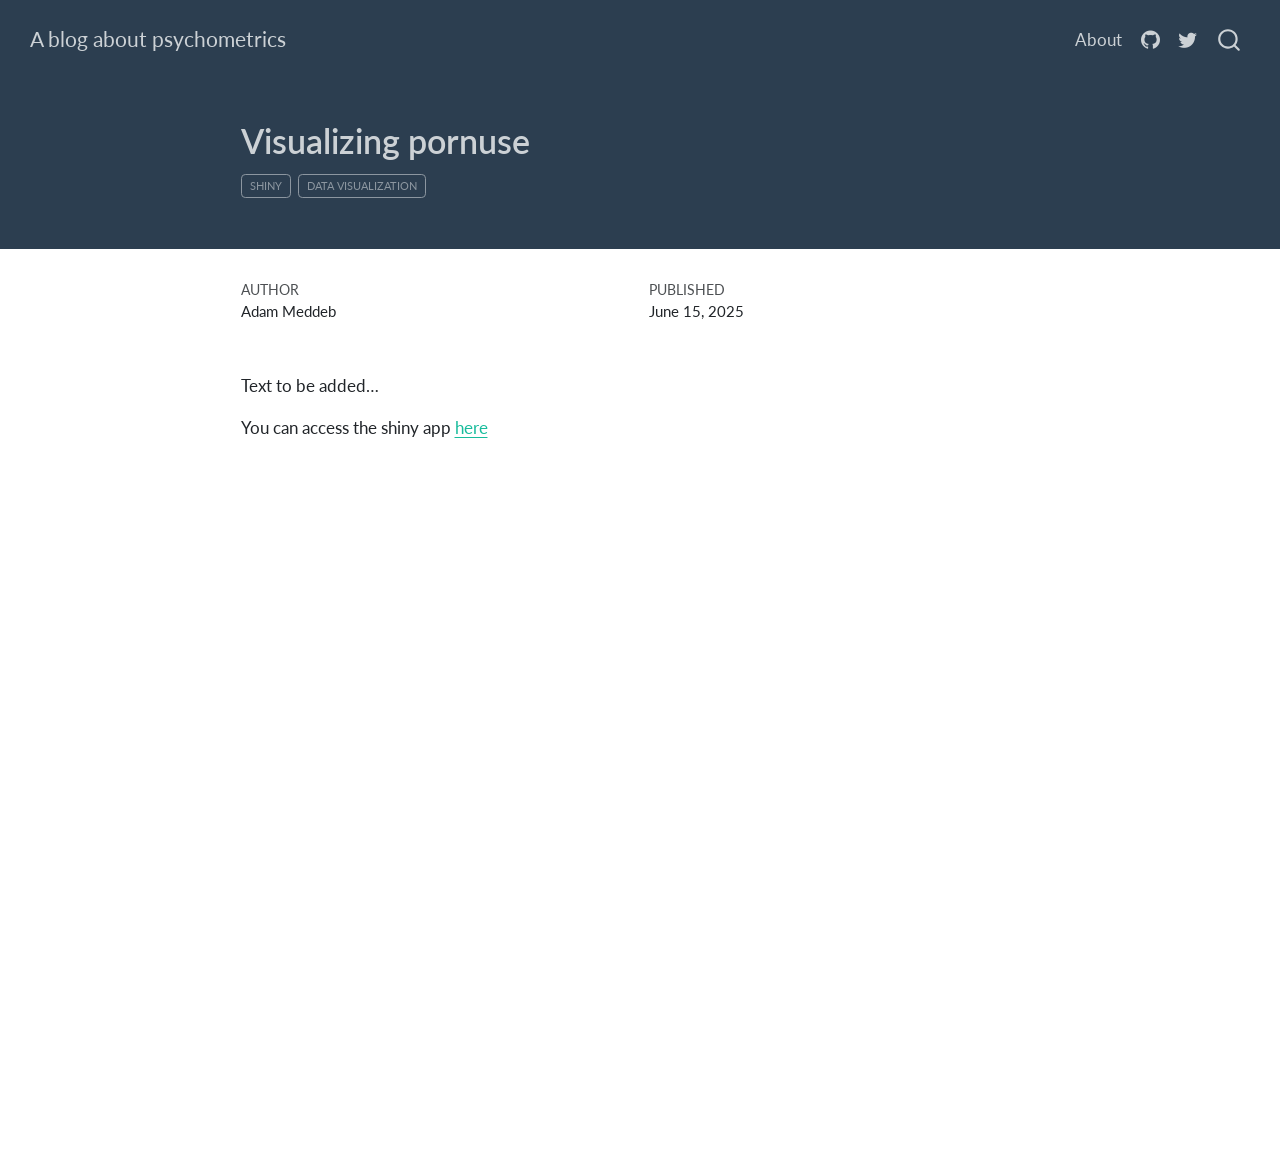
==== posts/pornuse/index.html @ 844d9920 "Built site for gh-pages" ====
<!DOCTYPE html>
<html xmlns="http://www.w3.org/1999/xhtml" lang="en" xml:lang="en"><head>

<meta charset="utf-8">
<meta name="generator" content="quarto-1.5.55">

<meta name="viewport" content="width=device-width, initial-scale=1.0, user-scalable=yes">

<meta name="author" content="Adam Meddeb">
<meta name="dcterms.date" content="2025-06-15">

<title>Visualizing pornuse – A blog about psychometrics</title>
<style>
code{white-space: pre-wrap;}
span.smallcaps{font-variant: small-caps;}
div.columns{display: flex; gap: min(4vw, 1.5em);}
div.column{flex: auto; overflow-x: auto;}
div.hanging-indent{margin-left: 1.5em; text-indent: -1.5em;}
ul.task-list{list-style: none;}
ul.task-list li input[type="checkbox"] {
  width: 0.8em;
  margin: 0 0.8em 0.2em -1em; /* quarto-specific, see https://github.com/quarto-dev/quarto-cli/issues/4556 */ 
  vertical-align: middle;
}
</style>


<script src="../../site_libs/quarto-nav/quarto-nav.js"></script>
<script src="../../site_libs/quarto-nav/headroom.min.js"></script>
<script src="../../site_libs/clipboard/clipboard.min.js"></script>
<script src="../../site_libs/quarto-search/autocomplete.umd.js"></script>
<script src="../../site_libs/quarto-search/fuse.min.js"></script>
<script src="../../site_libs/quarto-search/quarto-search.js"></script>
<meta name="quarto:offset" content="../../">
<script src="../../site_libs/quarto-html/quarto.js"></script>
<script src="../../site_libs/quarto-html/popper.min.js"></script>
<script src="../../site_libs/quarto-html/tippy.umd.min.js"></script>
<script src="../../site_libs/quarto-html/anchor.min.js"></script>
<link href="../../site_libs/quarto-html/tippy.css" rel="stylesheet">
<link href="../../site_libs/quarto-html/quarto-syntax-highlighting.css" rel="stylesheet" id="quarto-text-highlighting-styles">
<script src="../../site_libs/bootstrap/bootstrap.min.js"></script>
<link href="../../site_libs/bootstrap/bootstrap-icons.css" rel="stylesheet">
<link href="../../site_libs/bootstrap/bootstrap.min.css" rel="stylesheet" id="quarto-bootstrap" data-mode="light">
<script id="quarto-search-options" type="application/json">{
  "location": "navbar",
  "copy-button": false,
  "collapse-after": 3,
  "panel-placement": "end",
  "type": "overlay",
  "limit": 50,
  "keyboard-shortcut": [
    "f",
    "/",
    "s"
  ],
  "show-item-context": false,
  "language": {
    "search-no-results-text": "No results",
    "search-matching-documents-text": "matching documents",
    "search-copy-link-title": "Copy link to search",
    "search-hide-matches-text": "Hide additional matches",
    "search-more-match-text": "more match in this document",
    "search-more-matches-text": "more matches in this document",
    "search-clear-button-title": "Clear",
    "search-text-placeholder": "",
    "search-detached-cancel-button-title": "Cancel",
    "search-submit-button-title": "Submit",
    "search-label": "Search"
  }
}</script>


<link rel="stylesheet" href="../../styles.css">
</head>

<body class="nav-fixed fullcontent">

<div id="quarto-search-results"></div>
  <header id="quarto-header" class="headroom fixed-top quarto-banner">
    <nav class="navbar navbar-expand-lg " data-bs-theme="dark">
      <div class="navbar-container container-fluid">
      <div class="navbar-brand-container mx-auto">
    <a class="navbar-brand" href="../../index.html">
    <span class="navbar-title">A blog about psychometrics</span>
    </a>
  </div>
            <div id="quarto-search" class="" title="Search"></div>
          <button class="navbar-toggler" type="button" data-bs-toggle="collapse" data-bs-target="#navbarCollapse" aria-controls="navbarCollapse" role="menu" aria-expanded="false" aria-label="Toggle navigation" onclick="if (window.quartoToggleHeadroom) { window.quartoToggleHeadroom(); }">
  <span class="navbar-toggler-icon"></span>
</button>
          <div class="collapse navbar-collapse" id="navbarCollapse">
            <ul class="navbar-nav navbar-nav-scroll ms-auto">
  <li class="nav-item">
    <a class="nav-link" href="../../about.html"> 
<span class="menu-text">About</span></a>
  </li>  
  <li class="nav-item compact">
    <a class="nav-link" href="https://github.com/"> <i class="bi bi-github" role="img">
</i> 
<span class="menu-text"></span></a>
  </li>  
  <li class="nav-item compact">
    <a class="nav-link" href="https://twitter.com"> <i class="bi bi-twitter" role="img">
</i> 
<span class="menu-text"></span></a>
  </li>  
</ul>
          </div> <!-- /navcollapse -->
            <div class="quarto-navbar-tools">
</div>
      </div> <!-- /container-fluid -->
    </nav>
</header>
<!-- content -->
<header id="title-block-header" class="quarto-title-block default page-columns page-full">
  <div class="quarto-title-banner page-columns page-full">
    <div class="quarto-title column-body">
      <h1 class="title">Visualizing pornuse</h1>
                                <div class="quarto-categories">
                <div class="quarto-category">shiny</div>
                <div class="quarto-category">data visualization</div>
              </div>
                  </div>
  </div>
    
  
  <div class="quarto-title-meta">

      <div>
      <div class="quarto-title-meta-heading">Author</div>
      <div class="quarto-title-meta-contents">
               <p>Adam Meddeb </p>
            </div>
    </div>
      
      <div>
      <div class="quarto-title-meta-heading">Published</div>
      <div class="quarto-title-meta-contents">
        <p class="date">June 15, 2025</p>
      </div>
    </div>
    
      
    </div>
    
  
  </header><div id="quarto-content" class="quarto-container page-columns page-rows-contents page-layout-article page-navbar">
<!-- sidebar -->
<!-- margin-sidebar -->
    
<!-- main -->
<main class="content quarto-banner-title-block" id="quarto-document-content">





<p>Text to be added…</p>
<p>You can access the shiny app <a href="https://niadme.shinyapps.io/pornuse/">here</a></p>



</main> <!-- /main -->
<script id="quarto-html-after-body" type="application/javascript">
window.document.addEventListener("DOMContentLoaded", function (event) {
  const toggleBodyColorMode = (bsSheetEl) => {
    const mode = bsSheetEl.getAttribute("data-mode");
    const bodyEl = window.document.querySelector("body");
    if (mode === "dark") {
      bodyEl.classList.add("quarto-dark");
      bodyEl.classList.remove("quarto-light");
    } else {
      bodyEl.classList.add("quarto-light");
      bodyEl.classList.remove("quarto-dark");
    }
  }
  const toggleBodyColorPrimary = () => {
    const bsSheetEl = window.document.querySelector("link#quarto-bootstrap");
    if (bsSheetEl) {
      toggleBodyColorMode(bsSheetEl);
    }
  }
  toggleBodyColorPrimary();  
  const icon = "";
  const anchorJS = new window.AnchorJS();
  anchorJS.options = {
    placement: 'right',
    icon: icon
  };
  anchorJS.add('.anchored');
  const isCodeAnnotation = (el) => {
    for (const clz of el.classList) {
      if (clz.startsWith('code-annotation-')) {                     
        return true;
      }
    }
    return false;
  }
  const onCopySuccess = function(e) {
    // button target
    const button = e.trigger;
    // don't keep focus
    button.blur();
    // flash "checked"
    button.classList.add('code-copy-button-checked');
    var currentTitle = button.getAttribute("title");
    button.setAttribute("title", "Copied!");
    let tooltip;
    if (window.bootstrap) {
      button.setAttribute("data-bs-toggle", "tooltip");
      button.setAttribute("data-bs-placement", "left");
      button.setAttribute("data-bs-title", "Copied!");
      tooltip = new bootstrap.Tooltip(button, 
        { trigger: "manual", 
          customClass: "code-copy-button-tooltip",
          offset: [0, -8]});
      tooltip.show();    
    }
    setTimeout(function() {
      if (tooltip) {
        tooltip.hide();
        button.removeAttribute("data-bs-title");
        button.removeAttribute("data-bs-toggle");
        button.removeAttribute("data-bs-placement");
      }
      button.setAttribute("title", currentTitle);
      button.classList.remove('code-copy-button-checked');
    }, 1000);
    // clear code selection
    e.clearSelection();
  }
  const getTextToCopy = function(trigger) {
      const codeEl = trigger.previousElementSibling.cloneNode(true);
      for (const childEl of codeEl.children) {
        if (isCodeAnnotation(childEl)) {
          childEl.remove();
        }
      }
      return codeEl.innerText;
  }
  const clipboard = new window.ClipboardJS('.code-copy-button:not([data-in-quarto-modal])', {
    text: getTextToCopy
  });
  clipboard.on('success', onCopySuccess);
  if (window.document.getElementById('quarto-embedded-source-code-modal')) {
    // For code content inside modals, clipBoardJS needs to be initialized with a container option
    // TODO: Check when it could be a function (https://github.com/zenorocha/clipboard.js/issues/860)
    const clipboardModal = new window.ClipboardJS('.code-copy-button[data-in-quarto-modal]', {
      text: getTextToCopy,
      container: window.document.getElementById('quarto-embedded-source-code-modal')
    });
    clipboardModal.on('success', onCopySuccess);
  }
    var localhostRegex = new RegExp(/^(?:http|https):\/\/localhost\:?[0-9]*\//);
    var mailtoRegex = new RegExp(/^mailto:/);
      var filterRegex = new RegExp("https:\/\/Niadme\.github\.io\/blog\/");
    var isInternal = (href) => {
        return filterRegex.test(href) || localhostRegex.test(href) || mailtoRegex.test(href);
    }
    // Inspect non-navigation links and adorn them if external
 	var links = window.document.querySelectorAll('a[href]:not(.nav-link):not(.navbar-brand):not(.toc-action):not(.sidebar-link):not(.sidebar-item-toggle):not(.pagination-link):not(.no-external):not([aria-hidden]):not(.dropdown-item):not(.quarto-navigation-tool):not(.about-link)');
    for (var i=0; i<links.length; i++) {
      const link = links[i];
      if (!isInternal(link.href)) {
        // undo the damage that might have been done by quarto-nav.js in the case of
        // links that we want to consider external
        if (link.dataset.originalHref !== undefined) {
          link.href = link.dataset.originalHref;
        }
      }
    }
  function tippyHover(el, contentFn, onTriggerFn, onUntriggerFn) {
    const config = {
      allowHTML: true,
      maxWidth: 500,
      delay: 100,
      arrow: false,
      appendTo: function(el) {
          return el.parentElement;
      },
      interactive: true,
      interactiveBorder: 10,
      theme: 'quarto',
      placement: 'bottom-start',
    };
    if (contentFn) {
      config.content = contentFn;
    }
    if (onTriggerFn) {
      config.onTrigger = onTriggerFn;
    }
    if (onUntriggerFn) {
      config.onUntrigger = onUntriggerFn;
    }
    window.tippy(el, config); 
  }
  const noterefs = window.document.querySelectorAll('a[role="doc-noteref"]');
  for (var i=0; i<noterefs.length; i++) {
    const ref = noterefs[i];
    tippyHover(ref, function() {
      // use id or data attribute instead here
      let href = ref.getAttribute('data-footnote-href') || ref.getAttribute('href');
      try { href = new URL(href).hash; } catch {}
      const id = href.replace(/^#\/?/, "");
      const note = window.document.getElementById(id);
      if (note) {
        return note.innerHTML;
      } else {
        return "";
      }
    });
  }
  const xrefs = window.document.querySelectorAll('a.quarto-xref');
  const processXRef = (id, note) => {
    // Strip column container classes
    const stripColumnClz = (el) => {
      el.classList.remove("page-full", "page-columns");
      if (el.children) {
        for (const child of el.children) {
          stripColumnClz(child);
        }
      }
    }
    stripColumnClz(note)
    if (id === null || id.startsWith('sec-')) {
      // Special case sections, only their first couple elements
      const container = document.createElement("div");
      if (note.children && note.children.length > 2) {
        container.appendChild(note.children[0].cloneNode(true));
        for (let i = 1; i < note.children.length; i++) {
          const child = note.children[i];
          if (child.tagName === "P" && child.innerText === "") {
            continue;
          } else {
            container.appendChild(child.cloneNode(true));
            break;
          }
        }
        if (window.Quarto?.typesetMath) {
          window.Quarto.typesetMath(container);
        }
        return container.innerHTML
      } else {
        if (window.Quarto?.typesetMath) {
          window.Quarto.typesetMath(note);
        }
        return note.innerHTML;
      }
    } else {
      // Remove any anchor links if they are present
      const anchorLink = note.querySelector('a.anchorjs-link');
      if (anchorLink) {
        anchorLink.remove();
      }
      if (window.Quarto?.typesetMath) {
        window.Quarto.typesetMath(note);
      }
      // TODO in 1.5, we should make sure this works without a callout special case
      if (note.classList.contains("callout")) {
        return note.outerHTML;
      } else {
        return note.innerHTML;
      }
    }
  }
  for (var i=0; i<xrefs.length; i++) {
    const xref = xrefs[i];
    tippyHover(xref, undefined, function(instance) {
      instance.disable();
      let url = xref.getAttribute('href');
      let hash = undefined; 
      if (url.startsWith('#')) {
        hash = url;
      } else {
        try { hash = new URL(url).hash; } catch {}
      }
      if (hash) {
        const id = hash.replace(/^#\/?/, "");
        const note = window.document.getElementById(id);
        if (note !== null) {
          try {
            const html = processXRef(id, note.cloneNode(true));
            instance.setContent(html);
          } finally {
            instance.enable();
            instance.show();
          }
        } else {
          // See if we can fetch this
          fetch(url.split('#')[0])
          .then(res => res.text())
          .then(html => {
            const parser = new DOMParser();
            const htmlDoc = parser.parseFromString(html, "text/html");
            const note = htmlDoc.getElementById(id);
            if (note !== null) {
              const html = processXRef(id, note);
              instance.setContent(html);
            } 
          }).finally(() => {
            instance.enable();
            instance.show();
          });
        }
      } else {
        // See if we can fetch a full url (with no hash to target)
        // This is a special case and we should probably do some content thinning / targeting
        fetch(url)
        .then(res => res.text())
        .then(html => {
          const parser = new DOMParser();
          const htmlDoc = parser.parseFromString(html, "text/html");
          const note = htmlDoc.querySelector('main.content');
          if (note !== null) {
            // This should only happen for chapter cross references
            // (since there is no id in the URL)
            // remove the first header
            if (note.children.length > 0 && note.children[0].tagName === "HEADER") {
              note.children[0].remove();
            }
            const html = processXRef(null, note);
            instance.setContent(html);
          } 
        }).finally(() => {
          instance.enable();
          instance.show();
        });
      }
    }, function(instance) {
    });
  }
      let selectedAnnoteEl;
      const selectorForAnnotation = ( cell, annotation) => {
        let cellAttr = 'data-code-cell="' + cell + '"';
        let lineAttr = 'data-code-annotation="' +  annotation + '"';
        const selector = 'span[' + cellAttr + '][' + lineAttr + ']';
        return selector;
      }
      const selectCodeLines = (annoteEl) => {
        const doc = window.document;
        const targetCell = annoteEl.getAttribute("data-target-cell");
        const targetAnnotation = annoteEl.getAttribute("data-target-annotation");
        const annoteSpan = window.document.querySelector(selectorForAnnotation(targetCell, targetAnnotation));
        const lines = annoteSpan.getAttribute("data-code-lines").split(",");
        const lineIds = lines.map((line) => {
          return targetCell + "-" + line;
        })
        let top = null;
        let height = null;
        let parent = null;
        if (lineIds.length > 0) {
            //compute the position of the single el (top and bottom and make a div)
            const el = window.document.getElementById(lineIds[0]);
            top = el.offsetTop;
            height = el.offsetHeight;
            parent = el.parentElement.parentElement;
          if (lineIds.length > 1) {
            const lastEl = window.document.getElementById(lineIds[lineIds.length - 1]);
            const bottom = lastEl.offsetTop + lastEl.offsetHeight;
            height = bottom - top;
          }
          if (top !== null && height !== null && parent !== null) {
            // cook up a div (if necessary) and position it 
            let div = window.document.getElementById("code-annotation-line-highlight");
            if (div === null) {
              div = window.document.createElement("div");
              div.setAttribute("id", "code-annotation-line-highlight");
              div.style.position = 'absolute';
              parent.appendChild(div);
            }
            div.style.top = top - 2 + "px";
            div.style.height = height + 4 + "px";
            div.style.left = 0;
            let gutterDiv = window.document.getElementById("code-annotation-line-highlight-gutter");
            if (gutterDiv === null) {
              gutterDiv = window.document.createElement("div");
              gutterDiv.setAttribute("id", "code-annotation-line-highlight-gutter");
              gutterDiv.style.position = 'absolute';
              const codeCell = window.document.getElementById(targetCell);
              const gutter = codeCell.querySelector('.code-annotation-gutter');
              gutter.appendChild(gutterDiv);
            }
            gutterDiv.style.top = top - 2 + "px";
            gutterDiv.style.height = height + 4 + "px";
          }
          selectedAnnoteEl = annoteEl;
        }
      };
      const unselectCodeLines = () => {
        const elementsIds = ["code-annotation-line-highlight", "code-annotation-line-highlight-gutter"];
        elementsIds.forEach((elId) => {
          const div = window.document.getElementById(elId);
          if (div) {
            div.remove();
          }
        });
        selectedAnnoteEl = undefined;
      };
        // Handle positioning of the toggle
    window.addEventListener(
      "resize",
      throttle(() => {
        elRect = undefined;
        if (selectedAnnoteEl) {
          selectCodeLines(selectedAnnoteEl);
        }
      }, 10)
    );
    function throttle(fn, ms) {
    let throttle = false;
    let timer;
      return (...args) => {
        if(!throttle) { // first call gets through
            fn.apply(this, args);
            throttle = true;
        } else { // all the others get throttled
            if(timer) clearTimeout(timer); // cancel #2
            timer = setTimeout(() => {
              fn.apply(this, args);
              timer = throttle = false;
            }, ms);
        }
      };
    }
      // Attach click handler to the DT
      const annoteDls = window.document.querySelectorAll('dt[data-target-cell]');
      for (const annoteDlNode of annoteDls) {
        annoteDlNode.addEventListener('click', (event) => {
          const clickedEl = event.target;
          if (clickedEl !== selectedAnnoteEl) {
            unselectCodeLines();
            const activeEl = window.document.querySelector('dt[data-target-cell].code-annotation-active');
            if (activeEl) {
              activeEl.classList.remove('code-annotation-active');
            }
            selectCodeLines(clickedEl);
            clickedEl.classList.add('code-annotation-active');
          } else {
            // Unselect the line
            unselectCodeLines();
            clickedEl.classList.remove('code-annotation-active');
          }
        });
      }
  const findCites = (el) => {
    const parentEl = el.parentElement;
    if (parentEl) {
      const cites = parentEl.dataset.cites;
      if (cites) {
        return {
          el,
          cites: cites.split(' ')
        };
      } else {
        return findCites(el.parentElement)
      }
    } else {
      return undefined;
    }
  };
  var bibliorefs = window.document.querySelectorAll('a[role="doc-biblioref"]');
  for (var i=0; i<bibliorefs.length; i++) {
    const ref = bibliorefs[i];
    const citeInfo = findCites(ref);
    if (citeInfo) {
      tippyHover(citeInfo.el, function() {
        var popup = window.document.createElement('div');
        citeInfo.cites.forEach(function(cite) {
          var citeDiv = window.document.createElement('div');
          citeDiv.classList.add('hanging-indent');
          citeDiv.classList.add('csl-entry');
          var biblioDiv = window.document.getElementById('ref-' + cite);
          if (biblioDiv) {
            citeDiv.innerHTML = biblioDiv.innerHTML;
          }
          popup.appendChild(citeDiv);
        });
        return popup.innerHTML;
      });
    }
  }
});
</script>
</div> <!-- /content -->




</body></html>
---- site_libs/quarto-html/tippy.css ----
.tippy-box[data-animation=fade][data-state=hidden]{opacity:0}[data-tippy-root]{max-width:calc(100vw - 10px)}.tippy-box{position:relative;background-color:#333;color:#fff;border-radius:4px;font-size:14px;line-height:1.4;white-space:normal;outline:0;transition-property:transform,visibility,opacity}.tippy-box[data-placement^=top]>.tippy-arrow{bottom:0}.tippy-box[data-placement^=top]>.tippy-arrow:before{bottom:-7px;left:0;border-width:8px 8px 0;border-top-color:initial;transform-origin:center top}.tippy-box[data-placement^=bottom]>.tippy-arrow{top:0}.tippy-box[data-placement^=bottom]>.tippy-arrow:before{top:-7px;left:0;border-width:0 8px 8px;border-bottom-color:initial;transform-origin:center bottom}.tippy-box[data-placement^=left]>.tippy-arrow{right:0}.tippy-box[data-placement^=left]>.tippy-arrow:before{border-width:8px 0 8px 8px;border-left-color:initial;right:-7px;transform-origin:center left}.tippy-box[data-placement^=right]>.tippy-arrow{left:0}.tippy-box[data-placement^=right]>.tippy-arrow:before{left:-7px;border-width:8px 8px 8px 0;border-right-color:initial;transform-origin:center right}.tippy-box[data-inertia][data-state=visible]{transition-timing-function:cubic-bezier(.54,1.5,.38,1.11)}.tippy-arrow{width:16px;height:16px;color:#333}.tippy-arrow:before{content:"";position:absolute;border-color:transparent;border-style:solid}.tippy-content{position:relative;padding:5px 9px;z-index:1}
---- site_libs/quarto-html/quarto-syntax-highlighting.css ----
/* quarto syntax highlight colors */
:root {
  --quarto-hl-ot-color: #003B4F;
  --quarto-hl-at-color: #657422;
  --quarto-hl-ss-color: #20794D;
  --quarto-hl-an-color: #5E5E5E;
  --quarto-hl-fu-color: #4758AB;
  --quarto-hl-st-color: #20794D;
  --quarto-hl-cf-color: #003B4F;
  --quarto-hl-op-color: #5E5E5E;
  --quarto-hl-er-color: #AD0000;
  --quarto-hl-bn-color: #AD0000;
  --quarto-hl-al-color: #AD0000;
  --quarto-hl-va-color: #111111;
  --quarto-hl-bu-color: inherit;
  --quarto-hl-ex-color: inherit;
  --quarto-hl-pp-color: #AD0000;
  --quarto-hl-in-color: #5E5E5E;
  --quarto-hl-vs-color: #20794D;
  --quarto-hl-wa-color: #5E5E5E;
  --quarto-hl-do-color: #5E5E5E;
  --quarto-hl-im-color: #00769E;
  --quarto-hl-ch-color: #20794D;
  --quarto-hl-dt-color: #AD0000;
  --quarto-hl-fl-color: #AD0000;
  --quarto-hl-co-color: #5E5E5E;
  --quarto-hl-cv-color: #5E5E5E;
  --quarto-hl-cn-color: #8f5902;
  --quarto-hl-sc-color: #5E5E5E;
  --quarto-hl-dv-color: #AD0000;
  --quarto-hl-kw-color: #003B4F;
}

/* other quarto variables */
:root {
  --quarto-font-monospace: SFMono-Regular, Menlo, Monaco, Consolas, "Liberation Mono", "Courier New", monospace;
}

pre > code.sourceCode > span {
  color: #003B4F;
}

code span {
  color: #003B4F;
}

code.sourceCode > span {
  color: #003B4F;
}

div.sourceCode,
div.sourceCode pre.sourceCode {
  color: #003B4F;
}

code span.ot {
  color: #003B4F;
  font-style: inherit;
}

code span.at {
  color: #657422;
  font-style: inherit;
}

code span.ss {
  color: #20794D;
  font-style: inherit;
}

code span.an {
  color: #5E5E5E;
  font-style: inherit;
}

code span.fu {
  color: #4758AB;
  font-style: inherit;
}

code span.st {
  color: #20794D;
  font-style: inherit;
}

code span.cf {
  color: #003B4F;
  font-weight: bold;
  font-style: inherit;
}

code span.op {
  color: #5E5E5E;
  font-style: inherit;
}

code span.er {
  color: #AD0000;
  font-style: inherit;
}

code span.bn {
  color: #AD0000;
  font-style: inherit;
}

code span.al {
  color: #AD0000;
  font-style: inherit;
}

code span.va {
  color: #111111;
  font-style: inherit;
}

code span.bu {
  font-style: inherit;
}

code span.ex {
  font-style: inherit;
}

code span.pp {
  color: #AD0000;
  font-style: inherit;
}

code span.in {
  color: #5E5E5E;
  font-style: inherit;
}

code span.vs {
  color: #20794D;
  font-style: inherit;
}

code span.wa {
  color: #5E5E5E;
  font-style: italic;
}

code span.do {
  color: #5E5E5E;
  font-style: italic;
}

code span.im {
  color: #00769E;
  font-style: inherit;
}

code span.ch {
  color: #20794D;
  font-style: inherit;
}

code span.dt {
  color: #AD0000;
  font-style: inherit;
}

code span.fl {
  color: #AD0000;
  font-style: inherit;
}

code span.co {
  color: #5E5E5E;
  font-style: inherit;
}

code span.cv {
  color: #5E5E5E;
  font-style: italic;
}

code span.cn {
  color: #8f5902;
  font-style: inherit;
}

code span.sc {
  color: #5E5E5E;
  font-style: inherit;
}

code span.dv {
  color: #AD0000;
  font-style: inherit;
}

code span.kw {
  color: #003B4F;
  font-weight: bold;
  font-style: inherit;
}

.prevent-inlining {
  content: "</";
}

/*# sourceMappingURL=debc5d5d77c3f9108843748ff7464032.css.map */
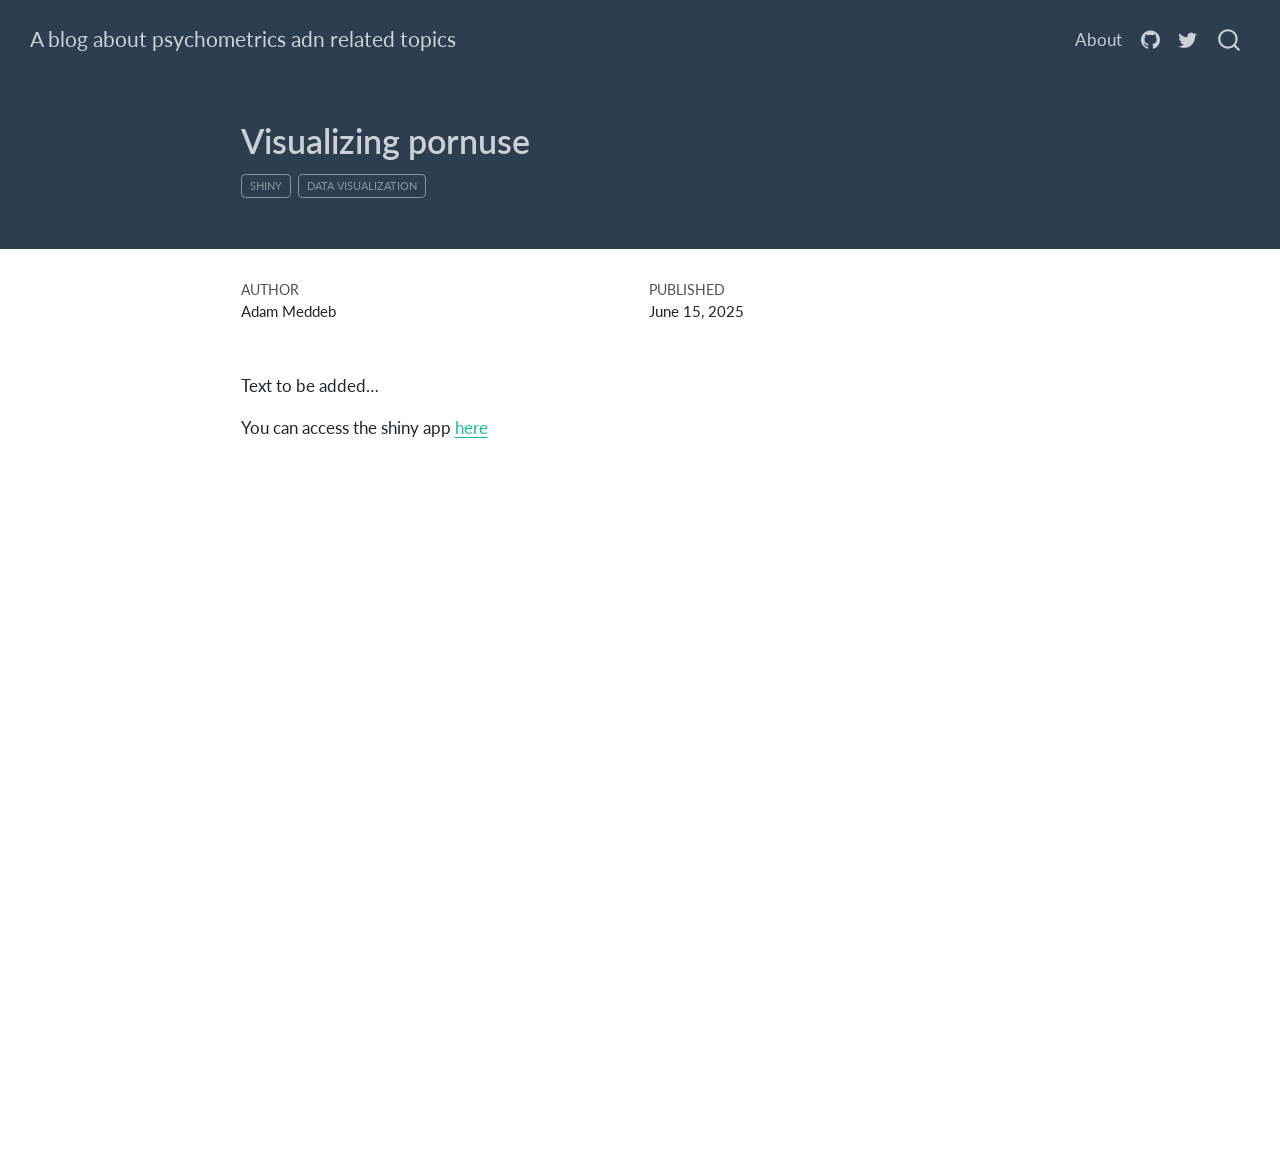
==== commit d8c97cfe: "Built site for gh-pages" ====
--- a/posts/pornuse/index.html
+++ b/posts/pornuse/index.html
@@ -9,7 +9,7 @@
 <meta name="author" content="Adam Meddeb">
 <meta name="dcterms.date" content="2025-06-15">
 
-<title>Visualizing pornuse – A blog about psychometrics</title>
+<title>Visualizing pornuse – A blog about psychometrics adn related topics</title>
 <style>
 code{white-space: pre-wrap;}
 span.smallcaps{font-variant: small-caps;}
@@ -81,7 +81,7 @@
       <div class="navbar-container container-fluid">
       <div class="navbar-brand-container mx-auto">
     <a class="navbar-brand" href="../../index.html">
-    <span class="navbar-title">A blog about psychometrics</span>
+    <span class="navbar-title">A blog about psychometrics adn related topics</span>
     </a>
   </div>
             <div id="quarto-search" class="" title="Search"></div>
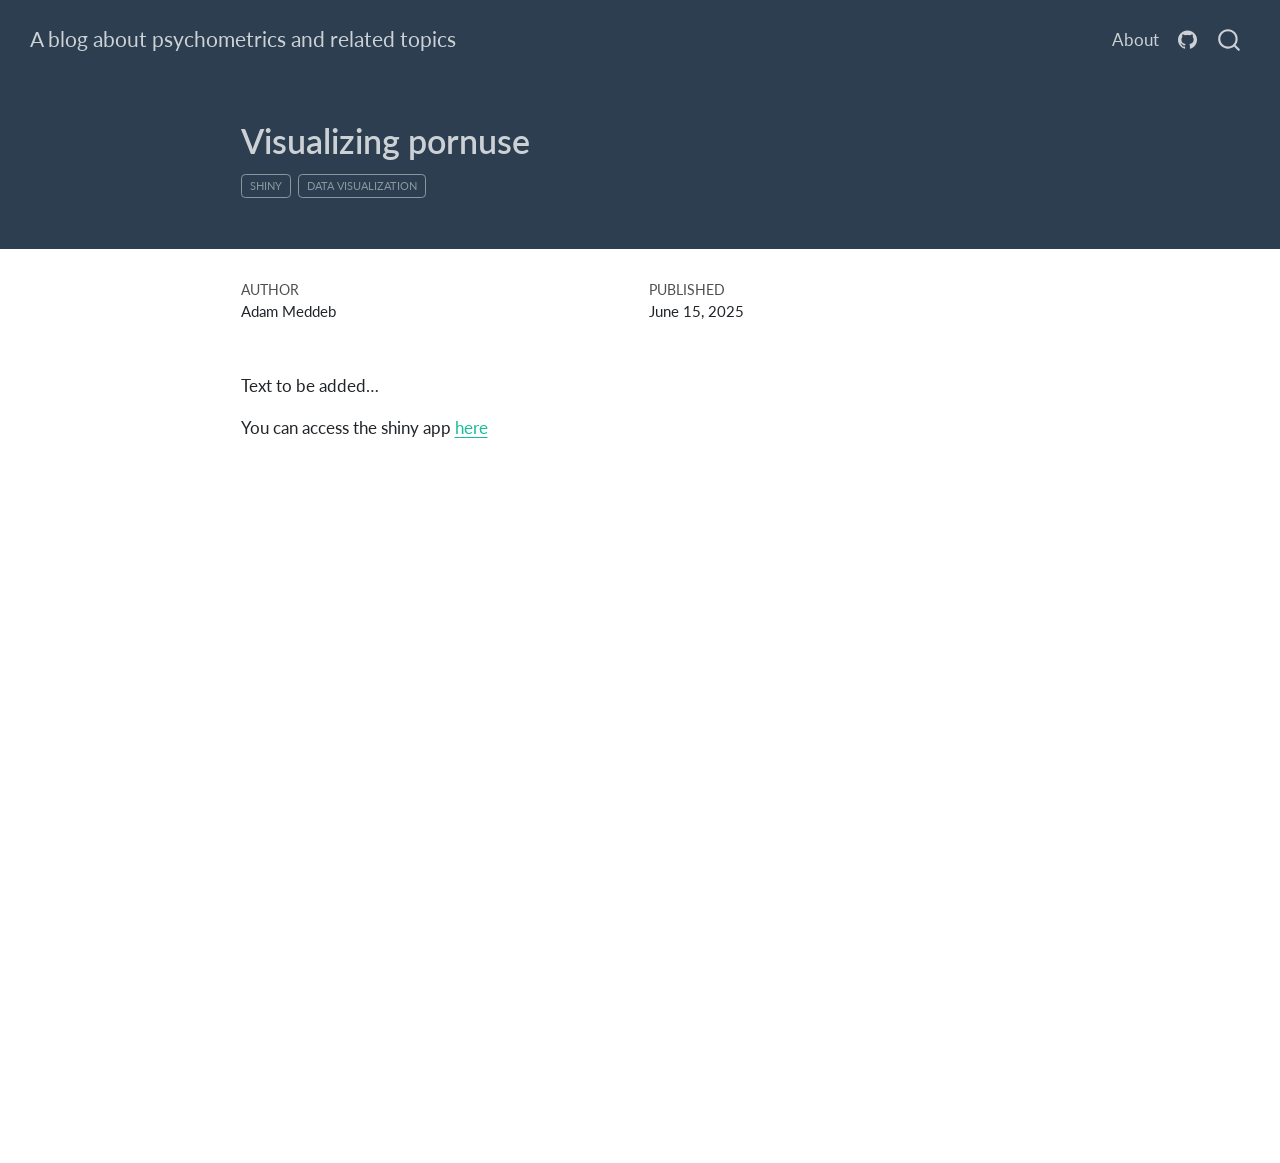
==== commit 47cc62eb: "Built site for gh-pages" ====
--- a/posts/pornuse/index.html
+++ b/posts/pornuse/index.html
@@ -9,7 +9,7 @@
 <meta name="author" content="Adam Meddeb">
 <meta name="dcterms.date" content="2025-06-15">
 
-<title>Visualizing pornuse – A blog about psychometrics adn related topics</title>
+<title>Visualizing pornuse – A blog about psychometrics and related topics</title>
 <style>
 code{white-space: pre-wrap;}
 span.smallcaps{font-variant: small-caps;}
@@ -81,7 +81,7 @@
       <div class="navbar-container container-fluid">
       <div class="navbar-brand-container mx-auto">
     <a class="navbar-brand" href="../../index.html">
-    <span class="navbar-title">A blog about psychometrics adn related topics</span>
+    <span class="navbar-title">A blog about psychometrics and related topics</span>
     </a>
   </div>
             <div id="quarto-search" class="" title="Search"></div>
@@ -95,12 +95,7 @@
 <span class="menu-text">About</span></a>
   </li>  
   <li class="nav-item compact">
-    <a class="nav-link" href="https://github.com/"> <i class="bi bi-github" role="img">
-</i> 
-<span class="menu-text"></span></a>
-  </li>  
-  <li class="nav-item compact">
-    <a class="nav-link" href="https://twitter.com"> <i class="bi bi-twitter" role="img">
+    <a class="nav-link" href="https://github.com/niadme"> <i class="bi bi-github" role="img">
 </i> 
 <span class="menu-text"></span></a>
   </li>  
